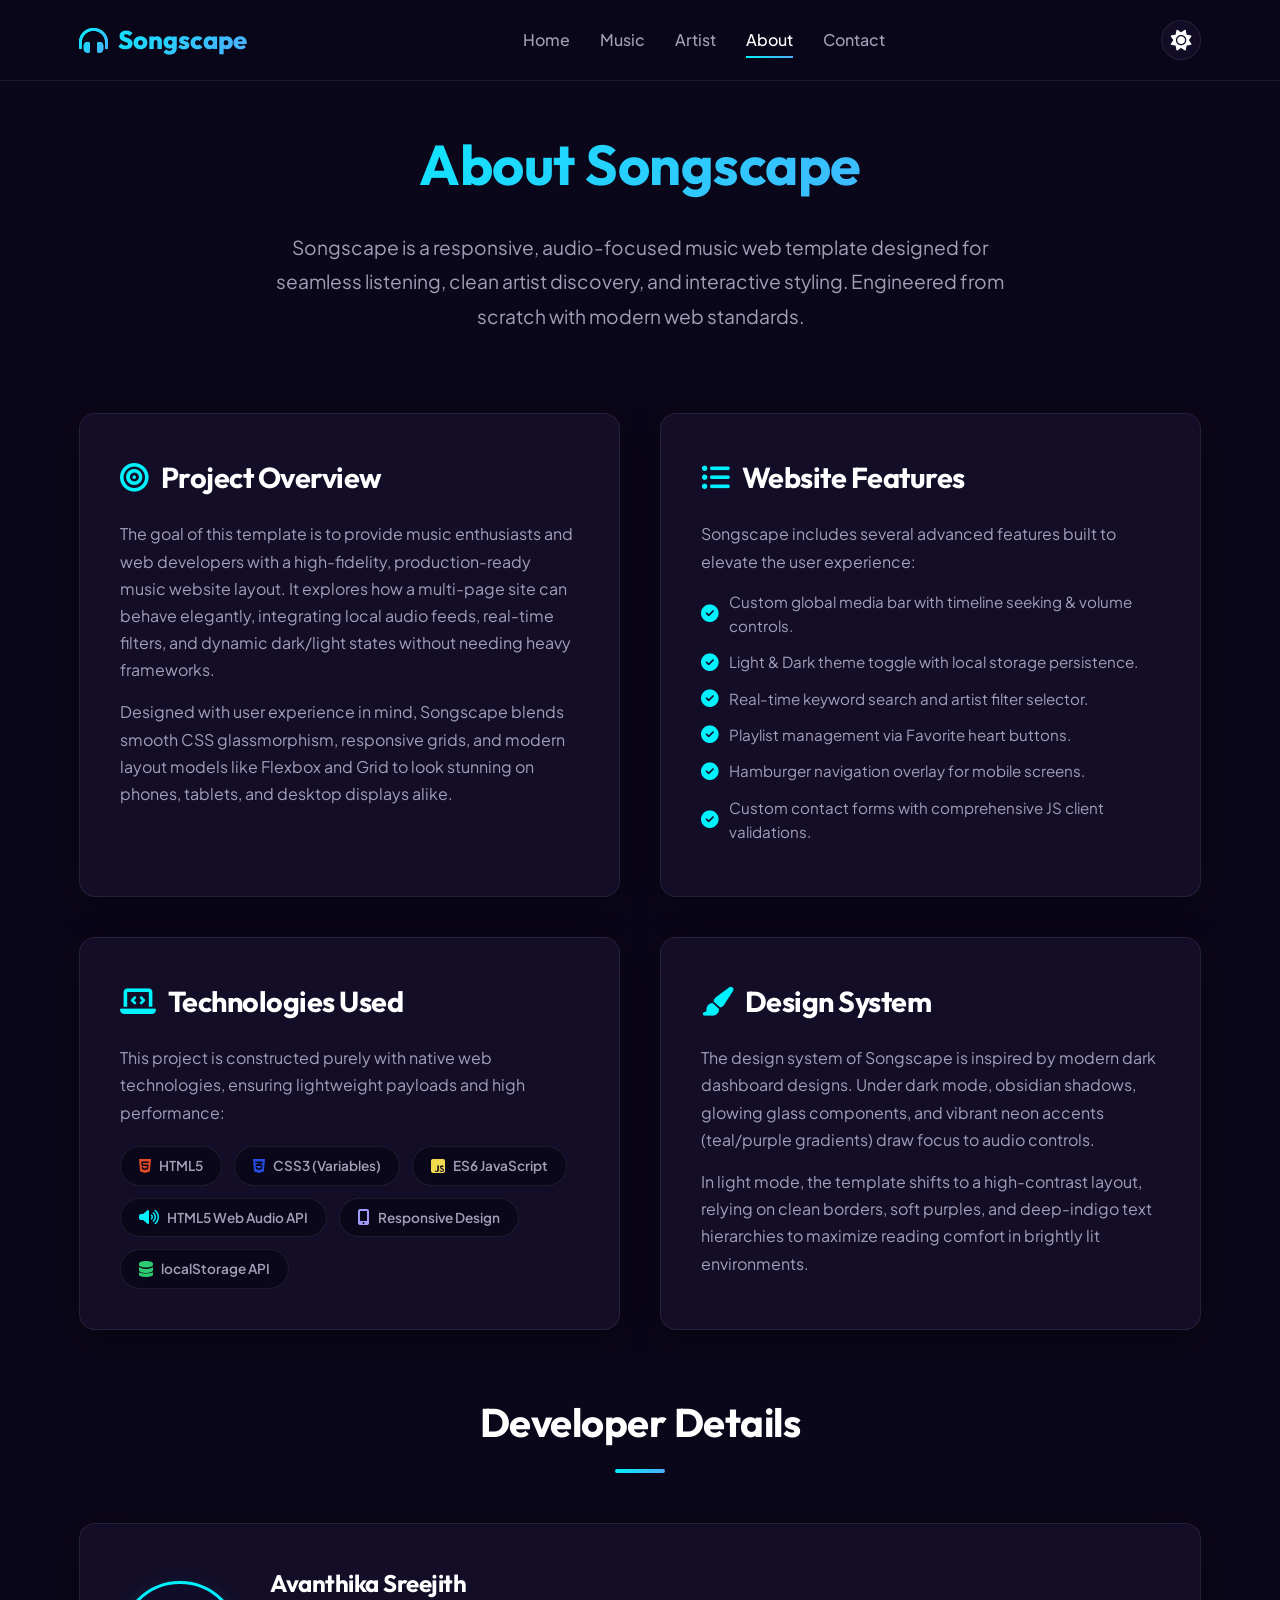
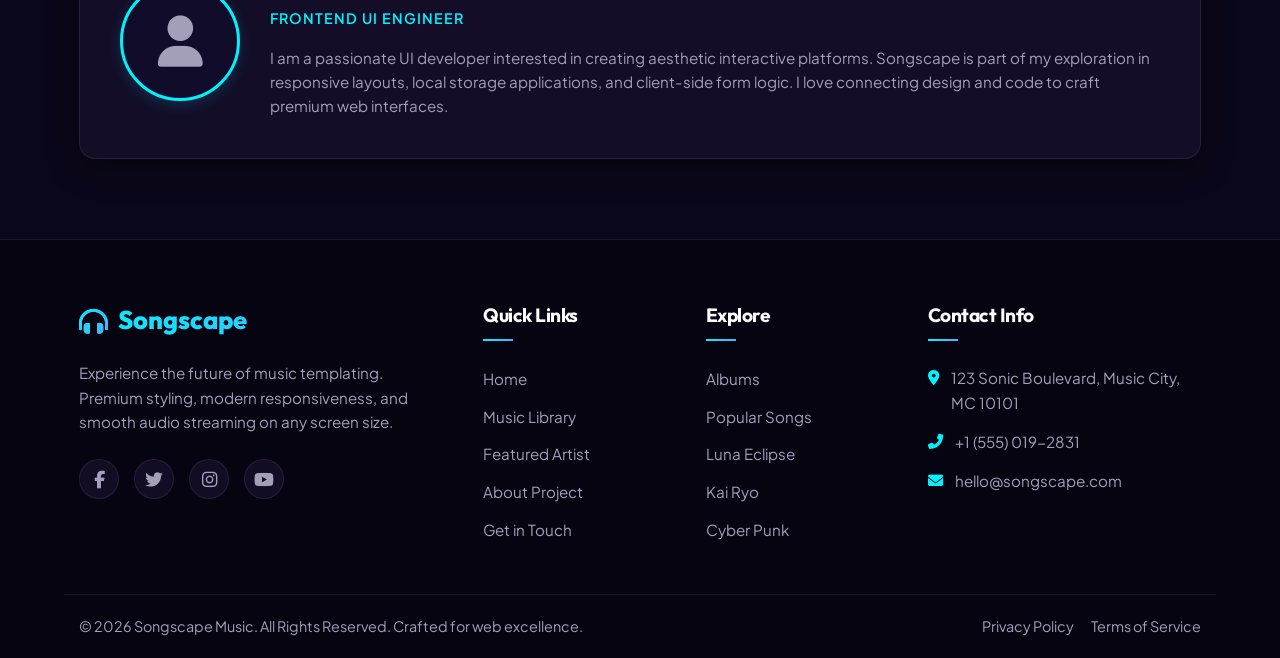
==== about.html @ e4492eaf "Initial Music Website" ====
<!DOCTYPE html>
<html lang="en" data-theme="dark">
<head>
    <meta charset="UTF-8">
    <meta name="viewport" content="width=device-width, initial-scale=1.0">
    <meta name="description" content="About Songscape - Learn more about our web project, design guidelines, streaming features, technologies used, and the development team.">
    <title>Songscape - About Project</title>
    <!-- Font Awesome for Icons -->
    <link rel="stylesheet" href="https://cdnjs.cloudflare.com/ajax/libs/font-awesome/6.4.0/css/all.min.css">
    <!-- Global CSS -->
    <link rel="stylesheet" href="css/style.css">
    <!-- About Page CSS -->
    <link rel="stylesheet" href="css/about.css">
</head>
<body>

    <!-- Header Navbar -->
    <header>
        <div class="container nav-container">
            <a href="index.html" class="logo">
                <i class="fas fa-headphones-alt"></i>
                <span>Songscape</span>
            </a>
            
            <nav class="nav-menu">
                <a href="index.html" class="nav-link">Home</a>
                <a href="music.html" class="nav-link">Music</a>
                <a href="artist.html" class="nav-link">Artist</a>
                <a href="about.html" class="nav-link">About</a>
                <a href="contact.html" class="nav-link">Contact</a>
            </nav>

            <div class="nav-actions">
                <button id="theme-toggle" class="theme-toggle-btn" aria-label="Toggle theme">
                    <i class="fas fa-sun"></i>
                </button>
                <button class="hamburger" aria-label="Open navigation menu">
                    <i class="fas fa-bars"></i>
                </button>
            </div>
        </div>
    </header>

    <!-- Main Content -->
    <main class="about-layout">
        <div class="container">
            
            <!-- Hero section -->
            <div class="about-hero">
                <h1>About Songscape</h1>
                <p>Songscape is a responsive, audio-focused music web template designed for seamless listening, clean artist discovery, and interactive styling. Engineered from scratch with modern web standards.</p>
            </div>

            <!-- Two-column grid -->
            <div class="about-grid">
                <!-- Card 1: Project Overview -->
                <div class="about-card glass-card">
                    <h2><i class="fas fa-bullseye"></i> Project Overview</h2>
                    <p>The goal of this template is to provide music enthusiasts and web developers with a high-fidelity, production-ready music website layout. It explores how a multi-page site can behave elegantly, integrating local audio feeds, real-time filters, and dynamic dark/light states without needing heavy frameworks.</p>
                    <p>Designed with user experience in mind, Songscape blends smooth CSS glassmorphism, responsive grids, and modern layout models like Flexbox and Grid to look stunning on phones, tablets, and desktop displays alike.</p>
                </div>

                <!-- Card 2: Features -->
                <div class="about-card glass-card">
                    <h2><i class="fas fa-list-ul"></i> Website Features</h2>
                    <p>Songscape includes several advanced features built to elevate the user experience:</p>
                    <ul class="about-features-list">
                        <li><i class="fas fa-check-circle"></i> Custom global media bar with timeline seeking & volume controls.</li>
                        <li><i class="fas fa-check-circle"></i> Light & Dark theme toggle with local storage persistence.</li>
                        <li><i class="fas fa-check-circle"></i> Real-time keyword search and artist filter selector.</li>
                        <li><i class="fas fa-check-circle"></i> Playlist management via Favorite heart buttons.</li>
                        <li><i class="fas fa-check-circle"></i> Hamburger navigation overlay for mobile screens.</li>
                        <li><i class="fas fa-check-circle"></i> Custom contact forms with comprehensive JS client validations.</li>
                    </ul>
                </div>

                <!-- Card 3: Technologies Used -->
                <div class="about-card glass-card">
                    <h2><i class="fas fa-laptop-code"></i> Technologies Used</h2>
                    <p>This project is constructed purely with native web technologies, ensuring lightweight payloads and high performance:</p>
                    
                    <div class="tech-badges">
                        <div class="tech-badge"><i class="fab fa-html5" style="color: #e34c26;"></i> HTML5</div>
                        <div class="tech-badge"><i class="fab fa-css3-alt" style="color: #264de4;"></i> CSS3 (Variables)</div>
                        <div class="tech-badge"><i class="fab fa-js-square" style="color: #f0db4f;"></i> ES6 JavaScript</div>
                        <div class="tech-badge"><i class="fas fa-volume-up" style="color: #00f2fe;"></i> HTML5 Web Audio API</div>
                        <div class="tech-badge"><i class="fas fa-mobile-alt" style="color: #a29bfe;"></i> Responsive Design</div>
                        <div class="tech-badge"><i class="fas fa-database" style="color: #2ecc71;"></i> localStorage API</div>
                    </div>
                </div>

                <!-- Card 4: Design Aesthetics -->
                <div class="about-card glass-card">
                    <h2><i class="fas fa-paint-brush"></i> Design System</h2>
                    <p>The design system of Songscape is inspired by modern dark dashboard designs. Under dark mode, obsidian shadows, glowing glass components, and vibrant neon accents (teal/purple gradients) draw focus to audio controls.</p>
                    <p>In light mode, the template shifts to a high-contrast layout, relying on clean borders, soft purples, and deep-indigo text hierarchies to maximize reading comfort in brightly lit environments.</p>
                </div>
            </div>

            <!-- Developer Details Section -->
            <h2 class="section-title">Developer Details</h2>
            <div class="developer-card glass-card">
                <div class="dev-avatar">
                    <i class="fas fa-user"></i>
                </div>
                <div class="dev-info">
                    <h3>Avanthika Sreejith</h3>
                    <div class="dev-role">Frontend UI Engineer</div>
                    <p>I am a passionate UI developer interested in creating aesthetic interactive platforms. Songscape is part of my exploration in responsive layouts, local storage applications, and client-side form logic. I love connecting design and code to craft premium web interfaces.</p>
                </div>
            </div>

        </div>
    </main>

    <!-- Footer -->
    <footer>
        <div class="container footer-grid">
            <div class="footer-brand">
                <a href="index.html" class="logo">
                    <i class="fas fa-headphones-alt"></i>
                    <span>Songscape</span>
                </a>
                <p>Experience the future of music templating. Premium styling, modern responsiveness, and smooth audio streaming on any screen size.</p>
                <div class="footer-socials">
                    <a href="#" aria-label="Facebook"><i class="fab fa-facebook-f"></i></a>
                    <a href="#" aria-label="Twitter"><i class="fab fa-twitter"></i></a>
                    <a href="#" aria-label="Instagram"><i class="fab fa-instagram"></i></a>
                    <a href="#" aria-label="Youtube"><i class="fab fa-youtube"></i></a>
                </div>
            </div>
            
            <div class="footer-col">
                <h4>Quick Links</h4>
                <ul class="footer-links">
                    <li><a href="index.html">Home</a></li>
                    <li><a href="music.html">Music Library</a></li>
                    <li><a href="artist.html">Featured Artist</a></li>
                    <li><a href="about.html">About Project</a></li>
                    <li><a href="contact.html">Get in Touch</a></li>
                </ul>
            </div>

            <div class="footer-col">
                <h4>Explore</h4>
                <ul class="footer-links">
                    <li><a href="music.html">Albums</a></li>
                    <li><a href="music.html">Popular Songs</a></li>
                    <li><a href="artist.html?id=1">Luna Eclipse</a></li>
                    <li><a href="artist.html?id=2">Kai Ryo</a></li>
                    <li><a href="artist.html?id=3">Cyber Punk</a></li>
                </ul>
            </div>

            <div class="footer-col">
                <h4>Contact Info</h4>
                <ul class="footer-contact-info">
                    <li>
                        <i class="fas fa-map-marker-alt"></i>
                        <span>123 Sonic Boulevard, Music City, MC 10101</span>
                    </li>
                    <li>
                        <i class="fas fa-phone-alt"></i>
                        <span>+1 (555) 019-2831</span>
                    </li>
                    <li>
                        <i class="fas fa-envelope"></i>
                        <span>hello@songscape.com</span>
                    </li>
                </ul>
            </div>
        </div>

        <div class="container footer-bottom">
            <p>&copy; 2026 Songscape Music. All Rights Reserved. Crafted for web excellence.</p>
            <div class="footer-bottom-links">
                <a href="#" style="margin-right: 15px;">Privacy Policy</a>
                <a href="#">Terms of Service</a>
            </div>
        </div>
    </footer>

    <!-- Shared Main JavaScript -->
    <script src="js/main.js"></script>
</body>
</html>
---- css/style.css ----
@import url('https://fonts.googleapis.com/css2?family=Outfit:wght@300;400;500;600;700;800&family=Plus+Jakarta+Sans:wght@300;400;500;600;700&display=swap');

/* CSS Theme Variables */
:root {
    /* Dark Mode (Default) */
    --bg-primary: #0b071a;
    --bg-secondary: #120c2b;
    --bg-card: rgba(25, 17, 49, 0.65);
    --bg-card-hover: rgba(35, 25, 66, 0.85);
    --text-primary: #ffffff;
    --text-secondary: #a39eb9;
    --accent: #00f2fe;
    --accent-rgb: 0, 242, 254;
    --accent-hover: #4facfe;
    --accent-gradient: linear-gradient(135deg, #00f2fe 0%, #4facfe 100%);
    --card-shadow: 0 8px 32px 0 rgba(0, 0, 0, 0.4);
    --border-color: rgba(255, 255, 255, 0.08);
    --header-bg: rgba(11, 7, 26, 0.8);
    --footer-bg: #070412;
    --card-border-hover: rgba(0, 242, 254, 0.3);
    --font-heading: 'Outfit', sans-serif;
    --font-body: 'Plus Jakarta Sans', sans-serif;
    --heart-color: #ff3366;
    --transition: all 0.3s cubic-bezier(0.25, 0.8, 0.25, 1);
}

[data-theme="light"] {
    /* Light Mode */
    --bg-primary: #f5f4fa;
    --bg-secondary: #ffffff;
    --bg-card: rgba(25, 17, 49, 0.08);
    --bg-card-hover: rgba(25, 17, 49, 0.15);
    --text-primary: #120c2b;
    --text-secondary: #60597a;
    --accent: #7b2cbf;
    --accent-rgb: 123, 44, 191;
    --accent-hover: #9d4edd;
    --accent-gradient: linear-gradient(135deg, #7b2cbf 0%, #9d4edd 100%);
    --card-shadow: 0 8px 32px 0 rgba(123, 44, 191, 0.08);
    --border-color: rgba(123, 44, 191, 0.1);
    --header-bg: rgba(245, 244, 250, 0.8);
    --footer-bg: #e6e4f0;
    --card-border-hover: rgba(123, 44, 191, 0.3);
    --heart-color: #ff3366;
}

/* Base Resets */
* {
    margin: 0;
    padding: 0;
    box-sizing: border-box;
    scroll-behavior: smooth;
}

body {
    background-color: var(--bg-primary);
    color: var(--text-primary);
    font-family: var(--font-body);
    line-height: 1.6;
    overflow-x: hidden;
    transition: background-color 0.4s, color 0.4s;
    min-height: 100vh;
    display: flex;
    flex-direction: column;
}

h1, h2, h3, h4, h5, h6 {
    font-family: var(--font-heading);
    font-weight: 700;
    letter-spacing: -0.5px;
    color: var(--text-primary);
}

a {
    color: inherit;
    text-decoration: none;
    transition: var(--transition);
}

img {
    max-width: 100%;
    height: auto;
    display: block;
}

ul {
    list-style: none;
}

/* Scrollbar Customization */
::-webkit-scrollbar {
    width: 8px;
}
::-webkit-scrollbar-track {
    background: var(--bg-primary);
}
::-webkit-scrollbar-thumb {
    background: var(--bg-card-hover);
    border-radius: 4px;
}
::-webkit-scrollbar-thumb:hover {
    background: var(--accent);
}

/* Common Layout Components */
.container {
    width: 90%;
    max-width: 1200px;
    margin: 0 auto;
    padding: 0 15px;
}

.section {
    padding: 80px 0;
}

.section-title {
    text-align: center;
    font-size: 2.5rem;
    margin-bottom: 50px;
    position: relative;
}

.section-title::after {
    content: '';
    display: block;
    width: 50px;
    height: 4px;
    background: var(--accent-gradient);
    margin: 15px auto 0;
    border-radius: 2px;
}

/* Buttons */
.btn {
    display: inline-flex;
    align-items: center;
    justify-content: center;
    padding: 12px 30px;
    border-radius: 30px;
    font-family: var(--font-heading);
    font-weight: 600;
    cursor: pointer;
    transition: var(--transition);
    border: none;
    font-size: 1rem;
    gap: 8px;
}

.btn-primary {
    background: var(--accent-gradient);
    color: #ffffff;
    box-shadow: 0 4px 15px rgba(var(--accent-rgb), 0.3);
}

.btn-primary:hover {
    transform: translateY(-3px);
    box-shadow: 0 6px 20px rgba(var(--accent-rgb), 0.5);
}

.btn-secondary {
    background: transparent;
    border: 2px solid var(--accent);
    color: var(--text-primary);
}

.btn-secondary:hover {
    background: var(--accent-gradient);
    color: #ffffff;
    border-color: transparent;
    transform: translateY(-3px);
}

.btn-icon {
    width: 45px;
    height: 45px;
    border-radius: 50%;
    display: inline-flex;
    align-items: center;
    justify-content: center;
    background: var(--bg-card);
    border: 1px solid var(--border-color);
    color: var(--text-primary);
    cursor: pointer;
    transition: var(--transition);
}

.btn-icon:hover {
    background: var(--accent-gradient);
    color: #ffffff;
    transform: scale(1.1);
    border-color: transparent;
}

/* Glass Card */
.glass-card {
    background: var(--bg-card);
    backdrop-filter: blur(12px);
    -webkit-backdrop-filter: blur(12px);
    border: 1px solid var(--border-color);
    border-radius: 16px;
    box-shadow: var(--card-shadow);
    transition: var(--transition);
}

.glass-card:hover {
    background: var(--bg-card-hover);
    border-color: var(--card-border-hover);
}

/* Navigation Header */
header {
    position: fixed;
    top: 0;
    left: 0;
    width: 100%;
    z-index: 1000;
    background: var(--header-bg);
    backdrop-filter: blur(12px);
    -webkit-backdrop-filter: blur(12px);
    border-bottom: 1px solid var(--border-color);
    transition: var(--transition);
}

.nav-container {
    display: flex;
    justify-content: space-between;
    align-items: center;
    height: 80px;
}

.logo {
    display: flex;
    align-items: center;
    gap: 10px;
    font-size: 1.6rem;
    font-weight: 800;
    font-family: var(--font-heading);
    background: var(--accent-gradient);
    -webkit-background-clip: text;
    -webkit-text-fill-color: transparent;
}

.logo i {
    background: var(--accent-gradient);
    -webkit-background-clip: text;
    -webkit-text-fill-color: transparent;
    font-size: 1.8rem;
}

.nav-menu {
    display: flex;
    align-items: center;
    gap: 30px;
}

.nav-link {
    font-weight: 500;
    font-size: 1rem;
    position: relative;
    padding: 5px 0;
    color: var(--text-secondary);
}

.nav-link:hover, .nav-link.active {
    color: var(--text-primary);
}

.nav-link::after {
    content: '';
    position: absolute;
    width: 0;
    height: 2px;
    bottom: 0;
    left: 0;
    background: var(--accent-gradient);
    transition: var(--transition);
}

.nav-link:hover::after, .nav-link.active::after {
    width: 100%;
}

.nav-actions {
    display: flex;
    align-items: center;
    gap: 15px;
}

/* Dark/Light Toggle */
.theme-toggle-btn {
    background: none;
    border: none;
    cursor: pointer;
    font-size: 1.3rem;
    color: var(--text-primary);
    width: 40px;
    height: 40px;
    border-radius: 50%;
    display: flex;
    align-items: center;
    justify-content: center;
    transition: var(--transition);
    background: var(--bg-card);
    border: 1px solid var(--border-color);
}

.theme-toggle-btn:hover {
    background: var(--bg-card-hover);
    color: var(--accent);
    transform: rotate(30deg);
}

/* Mobile Hamburger Menu */
.hamburger {
    display: none;
    cursor: pointer;
    background: none;
    border: none;
    font-size: 1.5rem;
    color: var(--text-primary);
    width: 40px;
    height: 40px;
    align-items: center;
    justify-content: center;
}

/* Footer styling */
footer {
    background-color: var(--footer-bg);
    border-top: 1px solid var(--border-color);
    padding: 60px 0 20px;
    margin-top: auto;
}

.footer-grid {
    display: grid;
    grid-template-columns: 2fr 1fr 1fr 1.5fr;
    gap: 40px;
    margin-bottom: 40px;
}

.footer-brand .logo {
    margin-bottom: 20px;
}

.footer-brand p {
    color: var(--text-secondary);
    font-size: 0.95rem;
    margin-bottom: 25px;
}

.footer-socials {
    display: flex;
    gap: 15px;
}

.footer-socials a {
    width: 40px;
    height: 40px;
    border-radius: 50%;
    background-color: var(--bg-card);
    border: 1px solid var(--border-color);
    display: flex;
    align-items: center;
    justify-content: center;
    color: var(--text-secondary);
    font-size: 1.1rem;
}

.footer-socials a:hover {
    background: var(--accent-gradient);
    color: #ffffff;
    border-color: transparent;
    transform: translateY(-3px);
}

.footer-col h4 {
    font-size: 1.2rem;
    margin-bottom: 25px;
    position: relative;
    padding-bottom: 10px;
}

.footer-col h4::after {
    content: '';
    position: absolute;
    left: 0;
    bottom: 0;
    width: 30px;
    height: 2px;
    background: var(--accent-gradient);
}

.footer-links li {
    margin-bottom: 12px;
}

.footer-links a {
    color: var(--text-secondary);
    font-size: 0.95rem;
}

.footer-links a:hover {
    color: var(--accent);
    padding-left: 5px;
}

.footer-contact-info li {
    display: flex;
    align-items: flex-start;
    gap: 12px;
    margin-bottom: 15px;
    color: var(--text-secondary);
    font-size: 0.95rem;
}

.footer-contact-info i {
    color: var(--accent);
    margin-top: 4px;
}

.footer-bottom {
    border-top: 1px solid var(--border-color);
    padding-top: 20px;
    display: flex;
    justify-content: space-between;
    align-items: center;
    color: var(--text-secondary);
    font-size: 0.9rem;
    flex-wrap: wrap;
    gap: 15px;
}

/* Toast System */
#toast-container {
    position: fixed;
    top: 100px;
    right: 20px;
    z-index: 9999;
    display: flex;
    flex-direction: column;
    gap: 10px;
    pointer-events: none;
}

.toast {
    background: var(--bg-card);
    backdrop-filter: blur(12px);
    -webkit-backdrop-filter: blur(12px);
    color: var(--text-primary);
    padding: 15px 25px;
    border-radius: 8px;
    box-shadow: 0 5px 15px rgba(0, 0, 0, 0.2);
    border-left: 4px solid var(--accent);
    display: flex;
    align-items: center;
    gap: 12px;
    min-width: 280px;
    max-width: 400px;
    animation: slideIn 0.3s cubic-bezier(0.25, 0.8, 0.25, 1) forwards;
    pointer-events: auto;
}

.toast.success {
    border-left-color: #2ec4b6;
}

.toast.success i {
    color: #2ec4b6;
}

.toast.error {
    border-left-color: #e71d36;
}

.toast.error i {
    color: #e71d36;
}

.toast.info {
    border-left-color: #00f2fe;
}

.toast.info i {
    color: #00f2fe;
}

.toast.hide {
    animation: slideOut 0.3s cubic-bezier(0.25, 0.8, 0.25, 1) forwards;
}

/* Animations */
@keyframes slideIn {
    from {
        transform: translateX(120%);
        opacity: 0;
    }
    to {
        transform: translateX(0);
        opacity: 1;
    }
}

@keyframes slideOut {
    from {
        transform: translateX(0);
        opacity: 1;
    }
    to {
        transform: translateX(120%);
        opacity: 0;
    }
}

/* Responsive Breakpoints */
@media (max-width: 992px) {
    .footer-grid {
        grid-template-columns: 1fr 1fr;
    }
    .section-title {
        font-size: 2.2rem;
    }
}

@media (max-width: 768px) {
    header {
        height: 70px;
    }
    .nav-container {
        height: 70px;
    }
    .hamburger {
        display: flex;
    }
    .nav-menu {
        position: fixed;
        top: 70px;
        left: -100%;
        width: 100%;
        height: calc(100vh - 70px);
        background: var(--bg-primary);
        flex-direction: column;
        align-items: center;
        justify-content: center;
        gap: 40px;
        transition: var(--transition);
        z-index: 999;
        border-top: 1px solid var(--border-color);
        padding-bottom: 80px;
    }
    .nav-menu.active {
        left: 0;
    }
    .nav-link {
        font-size: 1.3rem;
    }
    .footer-grid {
        grid-template-columns: 1fr;
        gap: 30px;
    }
    .footer-bottom {
        flex-direction: column;
        text-align: center;
    }
}
---- css/about.css ----
/* About Page Styling */

.about-layout {
    padding-top: 100px;
    padding-bottom: 80px;
}

/* About Intro Banner */
.about-hero {
    text-align: center;
    max-width: 800px;
    margin: 0 auto 60px;
    padding: 20px;
}

.about-hero h1 {
    font-size: 3.5rem;
    margin-bottom: 20px;
    background: var(--accent-gradient);
    -webkit-background-clip: text;
    -webkit-text-fill-color: transparent;
}

.about-hero p {
    font-size: 1.2rem;
    color: var(--text-secondary);
    line-height: 1.8;
}

/* Grid Sections: Cards */
.about-grid {
    display: grid;
    grid-template-columns: 1fr 1fr;
    gap: 40px;
    margin-bottom: 60px;
}

.about-card {
    padding: 40px;
    height: 100%;
}

.about-card h2 {
    font-size: 1.8rem;
    margin-bottom: 20px;
    display: flex;
    align-items: center;
    gap: 12px;
}

.about-card h2 i {
    color: var(--accent);
}

.about-card p {
    color: var(--text-secondary);
    line-height: 1.7;
    font-size: 1rem;
    margin-bottom: 15px;
}

.about-card p:last-child {
    margin-bottom: 0;
}

/* Features checklist inside about page */
.about-features-list {
    margin-top: 15px;
}

.about-features-list li {
    display: flex;
    align-items: center;
    gap: 10px;
    margin-bottom: 12px;
    font-size: 0.95rem;
    color: var(--text-secondary);
}

.about-features-list i {
    color: var(--accent);
    font-size: 1.1rem;
}

/* Tech stack badges container */
.tech-badges {
    display: flex;
    flex-wrap: wrap;
    gap: 12px;
    margin-top: 20px;
}

.tech-badge {
    padding: 8px 18px;
    border-radius: 20px;
    background: var(--bg-primary);
    border: 1px solid var(--border-color);
    font-size: 0.85rem;
    font-weight: 600;
    color: var(--text-secondary);
    display: inline-flex;
    align-items: center;
    gap: 8px;
    transition: var(--transition);
}

.tech-badge i {
    font-size: 1rem;
}

.tech-badge:hover {
    border-color: var(--accent);
    color: var(--text-primary);
    transform: translateY(-2px);
}

/* Developer Details layout */
.developer-card {
    display: flex;
    align-items: center;
    gap: 30px;
    padding: 40px;
}

.dev-avatar {
    width: 120px;
    height: 120px;
    border-radius: 50%;
    border: 3px solid var(--accent);
    padding: 4px;
    flex-shrink: 0;
    display: flex;
    align-items: center;
    justify-content: center;
    background: var(--bg-secondary);
    box-shadow: 0 4px 15px rgba(0, 242, 254, 0.15);
    transition: var(--transition);
}

.dev-avatar i {
    font-size: 3.2rem;
    color: var(--text-secondary);
    transition: var(--transition);
}

.developer-card:hover .dev-avatar {
    border-color: var(--accent-hover);
    box-shadow: 0 4px 20px rgba(0, 242, 254, 0.3);
    transform: scale(1.03);
}

.developer-card:hover .dev-avatar i {
    color: var(--accent);
    transform: scale(1.1);
}

.dev-info h3 {
    font-size: 1.5rem;
    margin-bottom: 5px;
}

.dev-info .dev-role {
    font-size: 0.9rem;
    color: var(--accent);
    font-weight: 600;
    text-transform: uppercase;
    letter-spacing: 1px;
    margin-bottom: 15px;
}

.dev-info p {
    color: var(--text-secondary);
    line-height: 1.6;
    font-size: 0.95rem;
}

/* Responsive details for About Page */
@media (max-width: 992px) {
    .about-grid {
        grid-template-columns: 1fr;
        gap: 30px;
    }
    .about-hero h1 {
        font-size: 2.8rem;
    }
}

@media (max-width: 768px) {
    .developer-card {
        flex-direction: column;
        text-align: center;
        padding: 30px 20px;
    }
    .dev-avatar {
        margin: 0 auto;
    }
}
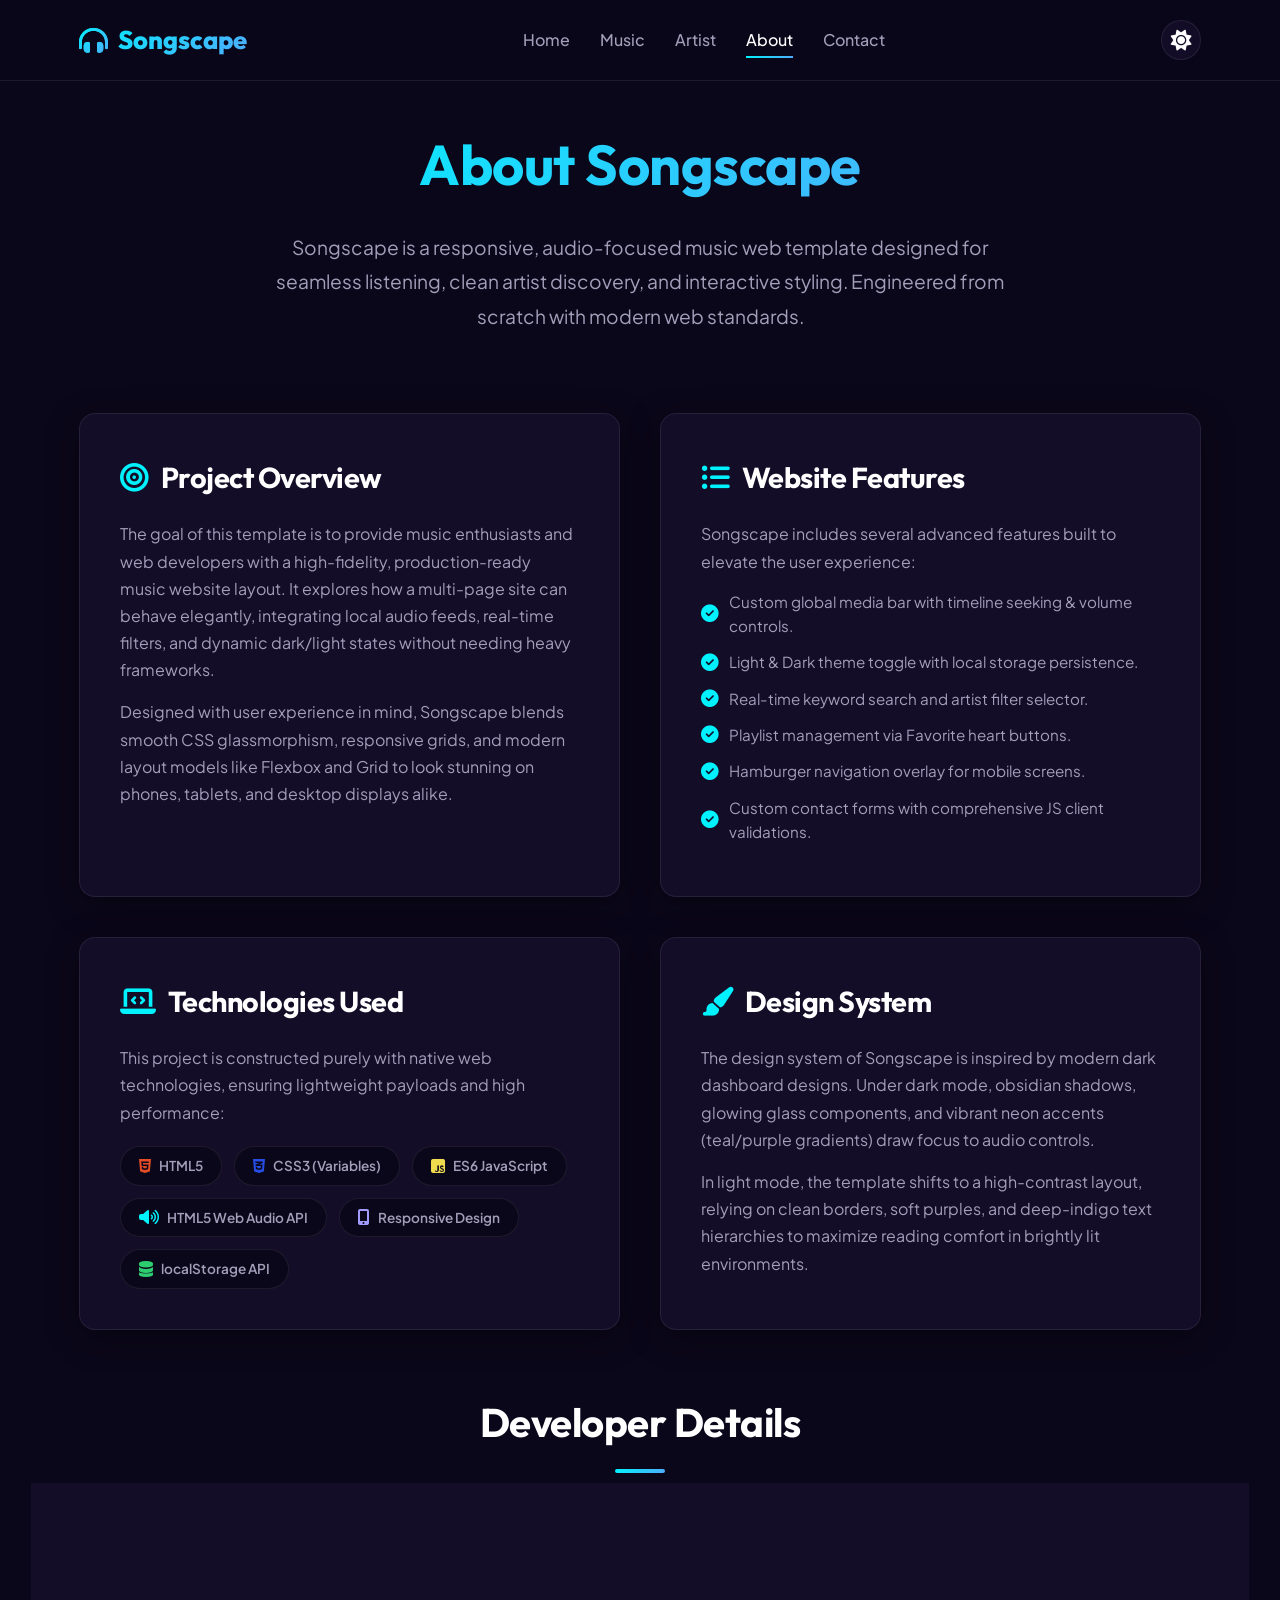
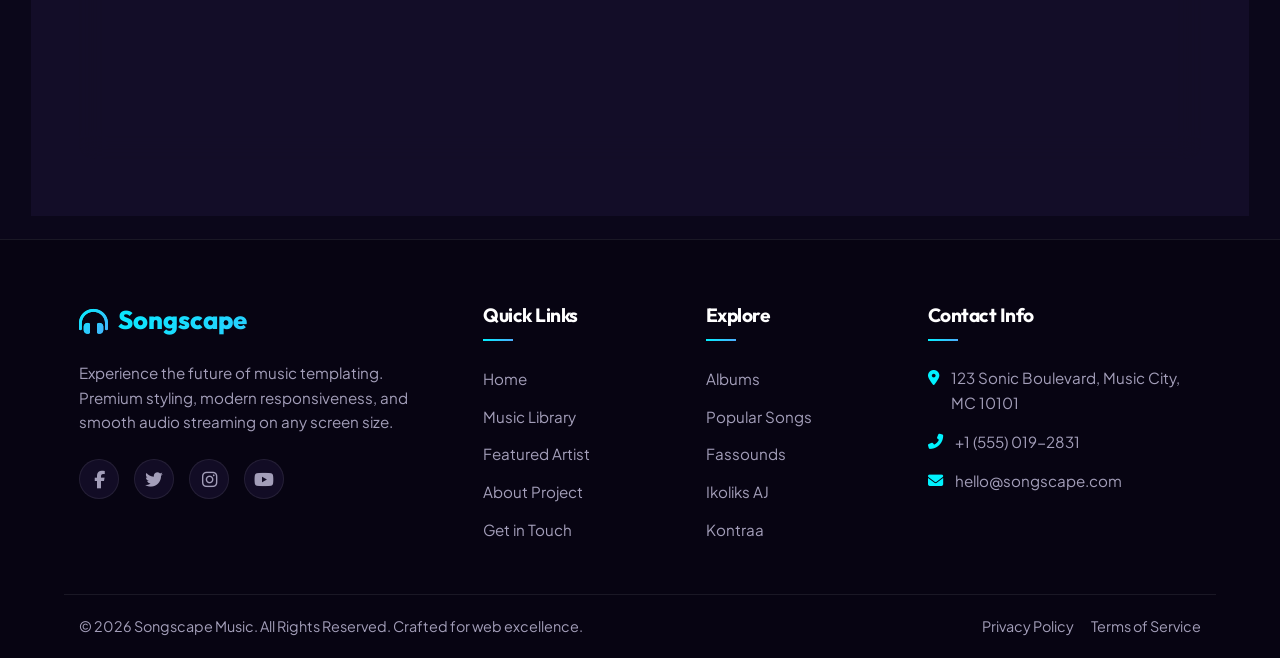
==== commit f6c39450: "artist page updates" ====
--- a/about.html
+++ b/about.html
@@ -146,9 +146,9 @@
                 <ul class="footer-links">
                     <li><a href="music.html">Albums</a></li>
                     <li><a href="music.html">Popular Songs</a></li>
-                    <li><a href="artist.html?id=1">Luna Eclipse</a></li>
-                    <li><a href="artist.html?id=2">Kai Ryo</a></li>
-                    <li><a href="artist.html?id=3">Cyber Punk</a></li>
+                    <li><a href="artist.html?id=1">Fassounds</a></li>
+                    <li><a href="artist.html?id=2">Ikoliks AJ</a></li>
+                    <li><a href="artist.html?id=3">Kontraa</a></li>
                 </ul>
             </div>
 
